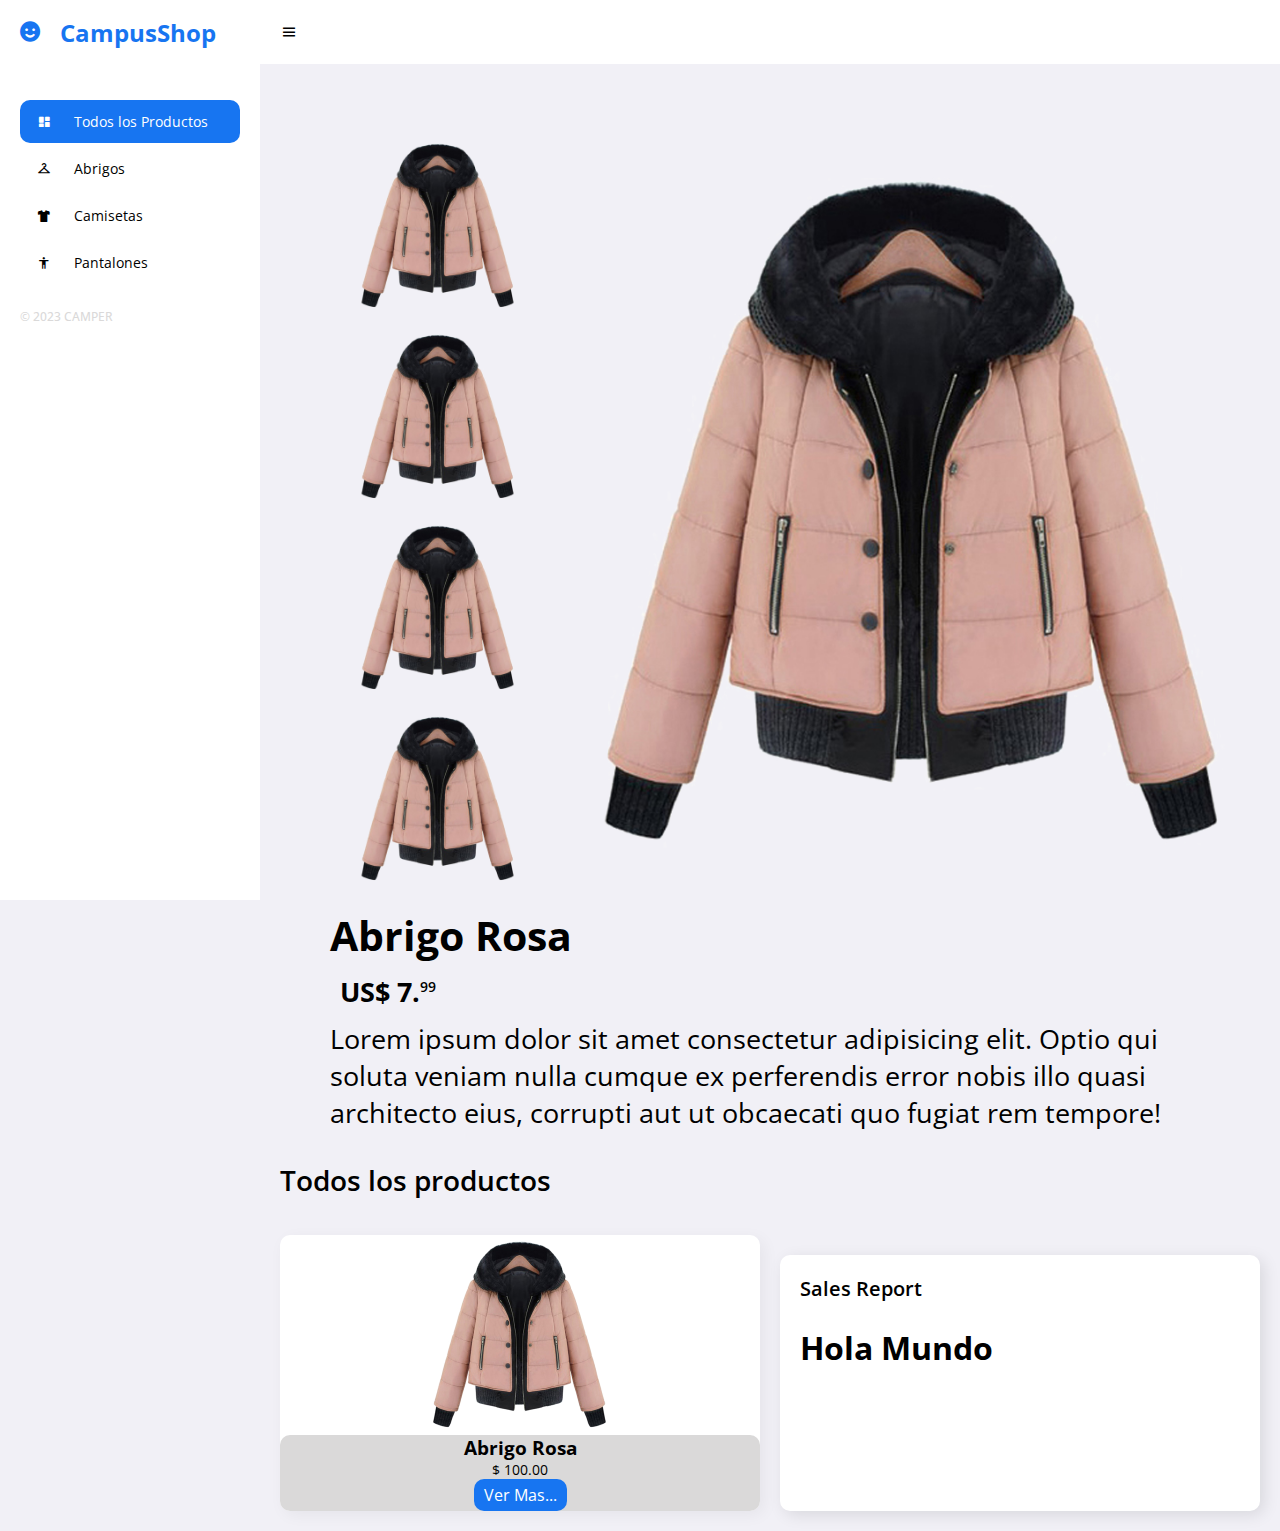
==== pages/abrigo1.html @ 622496d6 "feat: :tada: Begin Filter HTML-CSS" ====
<!DOCTYPE html>
<html lang="en">
<head>
	<meta charset="UTF-8">
	<meta name="viewport" content="width=device-width, initial-scale=1.0">
	<link href='https://unpkg.com/boxicons@2.0.9/css/boxicons.min.css' rel='stylesheet'>
	<link rel="stylesheet" href="../css/style.css">
    <link rel="stylesheet" href="../css/styProd1.css">
	<script src="../js/app.js" async></script>
	<script src="../js/main.js" defer type="module"></script>
	<title>AdminSite</title>
</head>
<body>
	<!-- SIDEBAR -->
	<section id="sidebar">
		<a href="#" class="brand"><i class='bx bxs-smile icon'></i> CampusShop</a>
		<ul class="side-menu">
			<li><a href="#" class="active"><i class='bx bxs-dashboard icon' ></i> Todos los Productos</a></li>
			<li><a href="#"><i class='bx bx-closet icon' ></i> Abrigos</a></li>
			<li><a href="#"><i class='bx bxs-t-shirt icon' ></i> Camisetas</a></li>
			<li><a href="#"><i class='bx bx-body icon' ></i> Pantalones</a></li>
			<li class="divider" data-text="© 2023 Camper">Table and forms</li>
		</ul>
	</section>
	<!-- SIDEBAR -->

	<!-- NAVBAR -->
	<section id="content">
		<!-- NAVBAR -->
		<nav>
			<i class='bx bx-menu toggle-sidebar' ></i>

		</nav>
		<!-- NAVBAR -->
        <main>
            <section class="preview">
                <div class="container">
                    <div class="vistas">
                        <img src="../images/abrigo1.png" alt="" class="vista1">
                        <img src="../images/abrigo1.png" alt="" class="vista2">
                        <img src="../images/abrigo1.png" alt="" class="vista3">
                        <img src="../images/abrigo1.png" alt="" class="vista4">
                        <div class="imgPpal imgPpal1"></div>
                    </div>
                    <div class="content">
                        <h2>Abrigo Rosa</h2>
                        <h4 style="text-align: left; margin: 10px;">US$ 7.<sup style="font-weight: 600;font-size: 0.9rem;">99</sup></h4>
                        <p>
Lorem ipsum dolor sit amet consectetur adipisicing elit. Optio qui soluta veniam nulla cumque ex perferendis error nobis illo quasi architecto eius, corrupti aut ut obcaecati quo fugiat rem tempore!                        </p>
                    </div>
                </div> 
            </section>

			<h1 class="title">Todos los productos</h1>
			<div class="info-data">
				<div class="card card1">
					<div class="ropa abrigo1"></div>
					<div class="head">
						<div>
							<h3>Abrigo Rosa</h3>
							<p>$ 100.00</p>
							<a href="pages/abrigo1.html" class="boton">Ver Mas...</a>
						</div>
					</div>
				</div>
			<div class="data">
				<div class="content-data">
					<div class="head">
						<h3>Sales Report</h3>
					</div>
					<!-- conteido -->
					<h1>Hola Mundo</h1>
				</div>
			
			</div>
		</main>
    <!-- MAIN -->
	</section>
	<!-- NAVBAR -->
</body>
</html>
---- css/style.css ----
@import url('https://fonts.googleapis.com/css2?family=Open+Sans:wght@400;500;600;700&display=swap');

* {
	font-family: 'Open Sans', sans-serif;
	margin: 0;
	padding: 0;
	box-sizing: border-box;
}

:root {
	--grey: #F1F0F6;
	--dark-grey: #dad9d9;
	--light: #fff;
	--dark: #000;
	--green: #81D43A;
	--light-green: #E3FFCB;
	--blue: #1775F1;
	--light-blue: #D0E4FF;
	--dark-blue: #0C5FCD;
	--red: #FC3B56;
}

html {
	overflow-x: hidden;
}

body {
	background: var(--grey);
	overflow-x: hidden;
}

a {
	text-decoration: none;
}

li {
	list-style: none;
}



/* SIDEBAR */
#sidebar {
	position: fixed;
	max-width: 260px;
	width: 100%;
	background: var(--light);
	top: 0;
	left: 0;
	height: 100%;
	overflow-y: auto;
	scrollbar-width: none;
	transition: all .3s ease;
	z-index: 200;
	overflow: scroll;
}
#sidebar.hide {
	max-width: 60px;
}
#sidebar.hide:hover {
	max-width: 260px;
}
#sidebar::-webkit-scrollbar {
	display: none;
}
#sidebar .brand {
	font-size: 24px;
	display: flex;
	align-items: center;
	height: 64px;
	font-weight: 700;
	color: var(--blue);
	position: sticky;
	top: 0;
	left: 0;
	z-index: 100;
	background: var(--light);
	transition: all .3s ease;
	padding: 0 6px;
}
#sidebar .icon {
	min-width: 48px;
	display: flex;
	justify-content: center;
	align-items: center;
	margin-right: 6px;
}
#sidebar .icon-right {
	margin-left: auto;
	transition: all .3s ease;
}
#sidebar .side-menu {
	margin: 36px 0;
	padding: 0 20px;
	transition: all .3s ease;
}
#sidebar.hide .side-menu {
	padding: 0 6px;
}
#sidebar.hide:hover .side-menu {
	padding: 0 20px;
}
#sidebar .side-menu a {
	display: flex;
	align-items: center;
	font-size: 14px;
	color: var(--dark);
	padding: 12px 16px 12px 0;
	transition: all .3s ease;
	border-radius: 10px;
	margin: 4px 0;
	white-space: nowrap;
}
#sidebar .side-menu > li > a:hover {
	background: var(--grey);
}
#sidebar .side-menu > li > a.active .icon-right {
	transform: rotateZ(90deg);
}
#sidebar .side-menu > li > a.active,
#sidebar .side-menu > li > a.active:hover {
	background: var(--blue);
	color: var(--light);
}
#sidebar .divider {
	margin-top: 24px;
	font-size: 12px;
	text-transform: uppercase;
	font-weight: 500;
	color: var(--dark-grey);
	transition: all .3s ease;
	white-space: nowrap;
}
#sidebar.hide:hover .divider {
	text-align: left;
}
#sidebar.hide .divider {
	text-align: center;
}
#sidebar .side-dropdown {
	padding-left: 54px;
	max-height: 0;
	overflow-y: hidden;
	transition: all .15s ease;
}
#sidebar .side-dropdown.show {
	max-height: 1000px;
}
#sidebar .side-dropdown a:hover {
	color: var(--blue);
}
/* SIDEBAR */


/* CONTENT */
#content {
	position: relative;
	width: calc(100% - 260px);
	left: 260px;
	transition: all .3s ease;
}
#sidebar.hide + #content {
	width: calc(100% - 60px);
	left: 60px;
}
/* NAVBAR */
nav {
	background: var(--light);
	height: 64px;
	padding: 0 20px;
	display: flex;
	align-items: center;
	grid-gap: 28px;
	position: sticky;
	top: 0;
	left: 0;
	z-index: 100;
}
nav .toggle-sidebar {
	font-size: 18px;
	cursor: pointer;
}

nav .divider {
	width: 1px;
	background: var(--grey);
	height: 12px;
	display: block;
}
nav .profile {
	position: relative;
}
nav .profile img {
	width: 36px;
	height: 36px;
	border-radius: 50%;
	object-fit: cover;
	cursor: pointer;
}
nav .profile .profile-link {
	position: absolute;
	top: calc(100% + 10px);
	right: 0;
	background: var(--light);
	padding: 10px 0;
	box-shadow: 4px 4px 16px rgba(0, 0, 0, .1);
	border-radius: 10px;
	width: 160px;
	opacity: 0;
	pointer-events: none;
	transition: all .3s ease;
}
nav .profile .profile-link.show {
	opacity: 1;
	pointer-events: visible;
	top: 100%;
}
nav .profile .profile-link a {
	padding: 10px 16px;
	display: flex;
	grid-gap: 10px;
	font-size: 14px;
	color: var(--dark);
	align-items: center;
	transition: all .3s ease;
}
nav .profile .profile-link a:hover {
	background: var(--grey);
}
/* NAVBAR */



/* MAIN */
main {
	width: 100%;
	padding: 24px 20px 20px 20px;
}
main .title {
	font-size: 28px;
	font-weight: 600;
	margin-bottom: 10px;
}
main .info-data {
	margin-top: 36px;
	display: grid;
	grid-template-columns: repeat(auto-fit, minmax(180px, 1fr));
	grid-gap: 20px;
}
main .info-data .card {
	padding: 0;
	border-radius: 10px;
	background: var(--light);
	box-shadow: 4px 4px 16px rgba(0, 0, 0, .05);
}
main .card .head {
	display: flex;
	justify-content: space-between;
	align-items: flex-start;
}
main .card .head h2 {
	font-size: 24px;
	font-weight: 600;
}
main .card .head p {
	font-size: 14px;
}

/* main .card .label {
	font-size: 14px;
	font-weight: 700;
} */
main .data {
	display: flex;
	grid-gap: 20px;
	margin-top: 20px;
	flex-wrap: wrap;
}
main .data .content-data {
	flex-grow: 1;
	flex-basis: 400px;
	padding: 20px;
	background: var(--light);
	border-radius: 10px;
	box-shadow: 4px 4px 16px rgba(0, 0, 0, .1);
}
main .content-data .head {
	display: flex;
	justify-content: space-between;
	align-items: center;
	margin-bottom: 24px;
}
main .content-data .head h3 {
	font-size: 20px;
	font-weight: 600;
}

/* MAIN */
/* CONTENT */
main .info-data .head div{
	background-color: var(--dark-grey);
	width: 100%;
	border-radius: 10px;
	text-align: center;
}
main .info-data .ropa{
	padding: 20px;
	min-width: 150px;
	min-height:200px;
}
main .info-data .abrigo1{
	background: url('../images/abrigo1.png') no-repeat center center;
	background-size: contain;
}
main .info-data .abrigo2{
	background: url('../images/abrigo2.png') no-repeat center center;
	background-size: contain;
}
main .info-data .abrigo3{
	background: url('../images/abrigo3.png') no-repeat center center;
	background-size: contain;
}
main .info-data .camisa1{
	background: url('../images/camisa1.png') no-repeat center center;
	background-size: contain;
}
.boton {
    display: inline-block;
    text-decoration: none;
    color: #fff;
    padding: 5px 10px 5px 10px;
    background-color: var(--blue);
    transition: 0.4s;  
	border-radius: 10px;  
}
.boton:hover{
    transform: scale(1.05);
}


@media screen and (max-width: 768px) {
	#content {
		position: relative;
		width: calc(100% - 60px);
		transition: all .3s ease;
	}
	nav .nav-link,
	nav .divider {
		display: none;
	}
}
---- css/styProd1.css ----
section.preview{
    margin: 20px;
}
div.container{
    align-items: center;
    padding-top: 0;
    gap: 50px;
    padding: 10px 30px;
}
div.content{
    width: fit-content;
    font-size: 1.7rem;
    padding: 0;
    margin-top: 0;
}
section.preview p{
    color: #000;
    font-weight: 100px;
}
div.imgPpal{
    background: url('../images/abrigo1.png') no-repeat center center;
    background-size: cover;
    width: 100%;
    padding: 0;
    margin: 20px;
    grid-column: 2;
    grid-row: 1/span 4;
}
div.vistas{
    margin: 20px;
    display: grid;
    grid-template-columns: 20% 80%;
    grid-template-rows: repeat(4,1fr);
    gap: 15px;
    width: 100%;
    height: 100%;
}
div.vistas img{
    width: 100%;
    height: 100%;
    cursor: pointer;
	transition: var(---a) .3s ease;
}
div.vistas > .vista1:hover ~ .imgPpal1{
    background: url('../images/abrigo1.png') no-repeat center center;
    background-size: cover;
    width: 100%;
    box-shadow: 10px 10px 10px gray;
    clip-path: circle(150% at top right);
    transition: clip-path 0.6s;
}
.vistas > .vista2:hover ~ .imgPpal1{
    background: url('/images/abrigo1.png') no-repeat center center;
    background-size: cover;
    width: 100%;
    box-shadow: 10px 10px 10px gray;
}
.vistas > .vista3:hover ~ .imgPpal1{
    background: url('../images/abrigo1.png') no-repeat center center;
    background-size: cover;
    width: 100%;
    box-shadow: 10px 10px 10px gray;
}
.vistas > .vista4:hover ~ .imgPpal1{
    background: url('../images/abrigo1.png') no-repeat center center;
    background-size: cover;
    width: 100%;
    box-shadow: 10px 10px 10px gray;
}
.imgPpal4{
    background: url('../images/Cat1/producto4/prod4.png') no-repeat center center;
    background-size: cover;
}
.vistas > .vista1:hover ~ .imgPpal4{
    background: url('../images/Cat1/producto4/vista1.jpg') no-repeat center center;
    background-size: cover;
}
.vistas > .vista2:hover ~ .imgPpal4{
    background: url('../images/Cat1/producto4/vista2.jpg') no-repeat center center;
    background-size: cover;
}
.vistas > .vista3:hover ~ .imgPpal4{
    background: url('../images/Cat1/producto4/vista3.jpg') no-repeat center center;
    background-size: cover;
}
.vistas > .vista4:hover ~ .imgPpal4{
    background: url('../images/Cat1/producto4/vista4.jpg') no-repeat center center;
    background-size: cover;
}
.detalles {
    display: flex;
    justify-content: center;
}
.detalles div{
    width: 80%;
    font-size: 1.3rem;
}
.detalles li{
    list-style: inside;
}
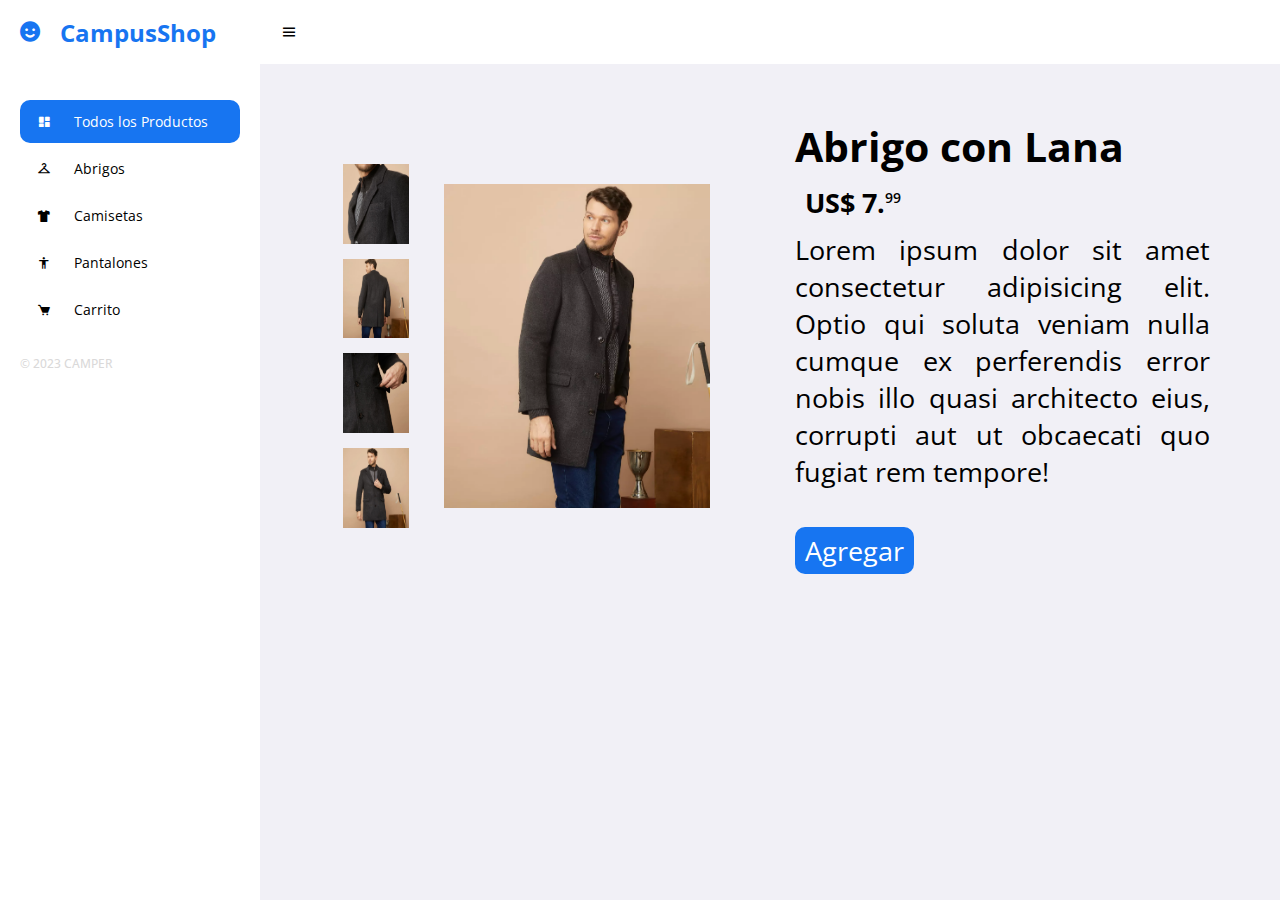
==== commit f17b444b: "feat: :construction: Add transitions" ====
--- a/pages/abrigo1.html
+++ b/pages/abrigo1.html
@@ -11,71 +11,45 @@
 	<title>AdminSite</title>
 </head>
 <body>
-	<!-- SIDEBAR -->
 	<section id="sidebar">
-		<a href="#" class="brand"><i class='bx bxs-smile icon'></i> CampusShop</a>
+		<a href="../index.html" class="brand"><i class='bx bxs-smile icon'></i> CampusShop</a>
 		<ul class="side-menu">
 			<li><a href="#" class="active"><i class='bx bxs-dashboard icon' ></i> Todos los Productos</a></li>
 			<li><a href="#"><i class='bx bx-closet icon' ></i> Abrigos</a></li>
 			<li><a href="#"><i class='bx bxs-t-shirt icon' ></i> Camisetas</a></li>
 			<li><a href="#"><i class='bx bx-body icon' ></i> Pantalones</a></li>
+			<li><a href="#" class=""><i class='bx bxs-cart icon' ></i> Carrito</a></li>
 			<li class="divider" data-text="© 2023 Camper">Table and forms</li>
 		</ul>
 	</section>
-	<!-- SIDEBAR -->
 
-	<!-- NAVBAR -->
 	<section id="content">
-		<!-- NAVBAR -->
 		<nav>
 			<i class='bx bx-menu toggle-sidebar' ></i>
+		</nav>
 
-		</nav>
-		<!-- NAVBAR -->
         <main>
             <section class="preview">
                 <div class="container">
                     <div class="vistas">
-                        <img src="../images/abrigo1.png" alt="" class="vista1">
-                        <img src="../images/abrigo1.png" alt="" class="vista2">
-                        <img src="../images/abrigo1.png" alt="" class="vista3">
-                        <img src="../images/abrigo1.png" alt="" class="vista4">
+                        <img src="../images/prod1/vista1.avif" alt="" class="vista1">
+                        <img src="../images/prod1/vista2.avif" alt="" class="vista2">
+                        <img src="../images/prod1/vista3.avif" alt="" class="vista3">
+                        <img src="../images/prod1/vista4.avif" alt="" class="vista4">
                         <div class="imgPpal imgPpal1"></div>
                     </div>
                     <div class="content">
-                        <h2>Abrigo Rosa</h2>
+                        <h2>Abrigo con Lana</h2>
                         <h4 style="text-align: left; margin: 10px;">US$ 7.<sup style="font-weight: 600;font-size: 0.9rem;">99</sup></h4>
                         <p>
-Lorem ipsum dolor sit amet consectetur adipisicing elit. Optio qui soluta veniam nulla cumque ex perferendis error nobis illo quasi architecto eius, corrupti aut ut obcaecati quo fugiat rem tempore!                        </p>
+                            Lorem ipsum dolor sit amet consectetur adipisicing elit. Optio qui soluta veniam nulla cumque ex perferendis 
+                            error nobis illo quasi architecto eius, corrupti aut ut obcaecati quo fugiat rem tempore!                        
+                        </p><br>                
+                        <a href="#" class="boton">Agregar</a>
                     </div>
                 </div> 
-            </section>
-
-			<h1 class="title">Todos los productos</h1>
-			<div class="info-data">
-				<div class="card card1">
-					<div class="ropa abrigo1"></div>
-					<div class="head">
-						<div>
-							<h3>Abrigo Rosa</h3>
-							<p>$ 100.00</p>
-							<a href="pages/abrigo1.html" class="boton">Ver Mas...</a>
-						</div>
-					</div>
-				</div>
-			<div class="data">
-				<div class="content-data">
-					<div class="head">
-						<h3>Sales Report</h3>
-					</div>
-					<!-- conteido -->
-					<h1>Hola Mundo</h1>
-				</div>
-			
-			</div>
+            </section>			
 		</main>
-    <!-- MAIN -->
 	</section>
-	<!-- NAVBAR -->
 </body>
 </html>--- a/css/style.css
+++ b/css/style.css
@@ -185,7 +185,7 @@
 	width: 1px;
 	background: var(--grey);
 	height: 12px;
-	display: block;
+	display: block;;
 }
 nav .profile {
 	position: relative;
@@ -309,15 +309,19 @@
 	min-height:200px;
 }
 main .info-data .abrigo1{
-	background: url('../images/abrigo1.png') no-repeat center center;
+	background: url('../images/prod1/abrigo1.webp') no-repeat center center;
 	background-size: contain;
 }
 main .info-data .abrigo2{
-	background: url('../images/abrigo2.png') no-repeat center center;
+	background: url('../images/prod2/abrigo2.webp') no-repeat center center;
 	background-size: contain;
 }
 main .info-data .abrigo3{
-	background: url('../images/abrigo3.png') no-repeat center center;
+	background: url('../images/prod3/abrigo3.webp') no-repeat center center;
+	background-size: contain;
+}
+main .info-data .abrigo4{
+	background: url('../images/prod4/abrigo4.webp') no-repeat center center;
 	background-size: contain;
 }
 main .info-data .camisa1{
@@ -336,7 +340,17 @@
 .boton:hover{
     transform: scale(1.05);
 }
-
+.botonNav {
+    display: block;
+    text-decoration: none;
+    color: #fff;
+    transition: 0.4s;  
+	border-radius: 10px;  
+}
+.botonNav:hover{
+    transform: scale(1.05);
+	opacity: 0.80;
+}
 
 @media screen and (max-width: 768px) {
 	#content {
--- a/css/styProd1.css
+++ b/css/styProd1.css
@@ -2,6 +2,10 @@
     margin: 20px;
 }
 div.container{
+    display: grid;
+	grid-template-columns: repeat(auto-fit, minmax(400px, 1fr));
+    justify-content: center;
+    flex-direction: column;
     align-items: center;
     padding-top: 0;
     gap: 50px;
@@ -15,11 +19,10 @@
 }
 section.preview p{
     color: #000;
+    text-align: justify;
     font-weight: 100px;
 }
 div.imgPpal{
-    background: url('../images/abrigo1.png') no-repeat center center;
-    background-size: cover;
     width: 100%;
     padding: 0;
     margin: 20px;
@@ -31,9 +34,10 @@
     display: grid;
     grid-template-columns: 20% 80%;
     grid-template-rows: repeat(4,1fr);
+    justify-content: center;
     gap: 15px;
-    width: 100%;
-    height: 100%;
+    width: 80%;
+    height: 80%;
 }
 div.vistas img{
     width: 100%;
@@ -41,8 +45,12 @@
     cursor: pointer;
 	transition: var(---a) .3s ease;
 }
+.imgPpal1{    
+    background: url('../images/prod1/abrigo1.webp') no-repeat center center;
+    background-size: cover;
+}
 div.vistas > .vista1:hover ~ .imgPpal1{
-    background: url('../images/abrigo1.png') no-repeat center center;
+    background: url('../images/prod1/vista1.avif') no-repeat center center;
     background-size: cover;
     width: 100%;
     box-shadow: 10px 10px 10px gray;
@@ -50,51 +58,116 @@
     transition: clip-path 0.6s;
 }
 .vistas > .vista2:hover ~ .imgPpal1{
-    background: url('/images/abrigo1.png') no-repeat center center;
+    background: url('../images/prod1/vista2.avif') no-repeat center center;
     background-size: cover;
     width: 100%;
     box-shadow: 10px 10px 10px gray;
 }
 .vistas > .vista3:hover ~ .imgPpal1{
-    background: url('../images/abrigo1.png') no-repeat center center;
+    background: url('../images/prod1/vista3.avif') no-repeat center center;
     background-size: cover;
     width: 100%;
     box-shadow: 10px 10px 10px gray;
 }
 .vistas > .vista4:hover ~ .imgPpal1{
-    background: url('../images/abrigo1.png') no-repeat center center;
+    background: url('../images/prod1/vista4.avif') no-repeat center center;
     background-size: cover;
     width: 100%;
     box-shadow: 10px 10px 10px gray;
 }
-.imgPpal4{
-    background: url('../images/Cat1/producto4/prod4.png') no-repeat center center;
+
+.imgPpal2{    
+    background: url('../images/prod2/abrigo2.webp') no-repeat center center;
     background-size: cover;
 }
-.vistas > .vista1:hover ~ .imgPpal4{
-    background: url('../images/Cat1/producto4/vista1.jpg') no-repeat center center;
+
+div.vistas > .vista1:hover ~ .imgPpal2{
+    background: url('../images/prod2/vista1.webp') no-repeat center center;
+    background-size: cover;
+    width: 100%;
+    box-shadow: 10px 10px 10px gray;
+    clip-path: circle(150% at top right);
+    transition: clip-path 0.6s;
+}
+.vistas > .vista2:hover ~ .imgPpal2{
+    background: url('../images/prod2/vista2.webp') no-repeat center center;
+    background-size: cover;
+    width: 100%;
+    box-shadow: 10px 10px 10px gray;
+}
+.vistas > .vista3:hover ~ .imgPpal2{
+    background: url('../images/prod2/vista3.webp') no-repeat center center;
+    background-size: cover;
+    width: 100%;
+    box-shadow: 10px 10px 10px gray;
+}
+.vistas > .vista4:hover ~ .imgPpal2{
+    background: url('../images/prod2/vista4.webp') no-repeat center center;
+    background-size: cover;
+    width: 100%;
+    box-shadow: 10px 10px 10px gray;
+}
+
+.imgPpal3{    
+    background: url('../images/prod3/abrigo3.webp') no-repeat center center;
     background-size: cover;
 }
-.vistas > .vista2:hover ~ .imgPpal4{
-    background: url('../images/Cat1/producto4/vista2.jpg') no-repeat center center;
+
+div.vistas > .vista1:hover ~ .imgPpal3{
+    background: url('../images/prod3/vista1.avif') no-repeat center center;
+    background-size: cover;
+    width: 100%;
+    box-shadow: 10px 10px 10px gray;
+    clip-path: circle(150% at top right);
+    transition: clip-path 0.6s;
+}
+.vistas > .vista2:hover ~ .imgPpal3{
+    background: url('../images/prod3/vista2.jpg') no-repeat center center;
+    background-size: cover;
+    width: 100%;
+    box-shadow: 10px 10px 10px gray;
+}
+.vistas > .vista3:hover ~ .imgPpal3{
+    background: url('../images/prod3/vista3.webp') no-repeat center center;
+    background-size: cover;
+    width: 100%;
+    box-shadow: 10px 10px 10px gray;
+}
+.vistas > .vista4:hover ~ .imgPpal3{
+    background: url('../images/prod3/vista4.jpg') no-repeat center center;
+    background-size: cover;
+    width: 100%;
+    box-shadow: 10px 10px 10px gray;
+}
+
+.imgPpal4{    
+    background: url('../images/prod4/abrigo4.webp') no-repeat center center;
     background-size: cover;
 }
+
+div.vistas > .vista1:hover ~ .imgPpal4{
+    background: url('../images/prod4/vista1.jpg') no-repeat center center;
+    background-size: cover;
+    width: 100%;
+    box-shadow: 10px 10px 10px gray;
+    clip-path: circle(150% at top right);
+    transition: clip-path 0.6s;
+}
+.vistas > .vista2:hover ~ .imgPpal4{
+    background: url('../images/prod4/vista2.webp') no-repeat center center;
+    background-size: cover;
+    width: 100%;
+    box-shadow: 10px 10px 10px gray;
+}
 .vistas > .vista3:hover ~ .imgPpal4{
-    background: url('../images/Cat1/producto4/vista3.jpg') no-repeat center center;
+    background: url('../images/prod4/vista3.webp') no-repeat center center;
     background-size: cover;
+    width: 100%;
+    box-shadow: 10px 10px 10px gray;
 }
 .vistas > .vista4:hover ~ .imgPpal4{
-    background: url('../images/Cat1/producto4/vista4.jpg') no-repeat center center;
+    background: url('../images/prod4/vista4.webp') no-repeat center center;
     background-size: cover;
-}
-.detalles {
-    display: flex;
-    justify-content: center;
-}
-.detalles div{
-    width: 80%;
-    font-size: 1.3rem;
-}
-.detalles li{
-    list-style: inside;
+    width: 100%;
+    box-shadow: 10px 10px 10px gray;
 }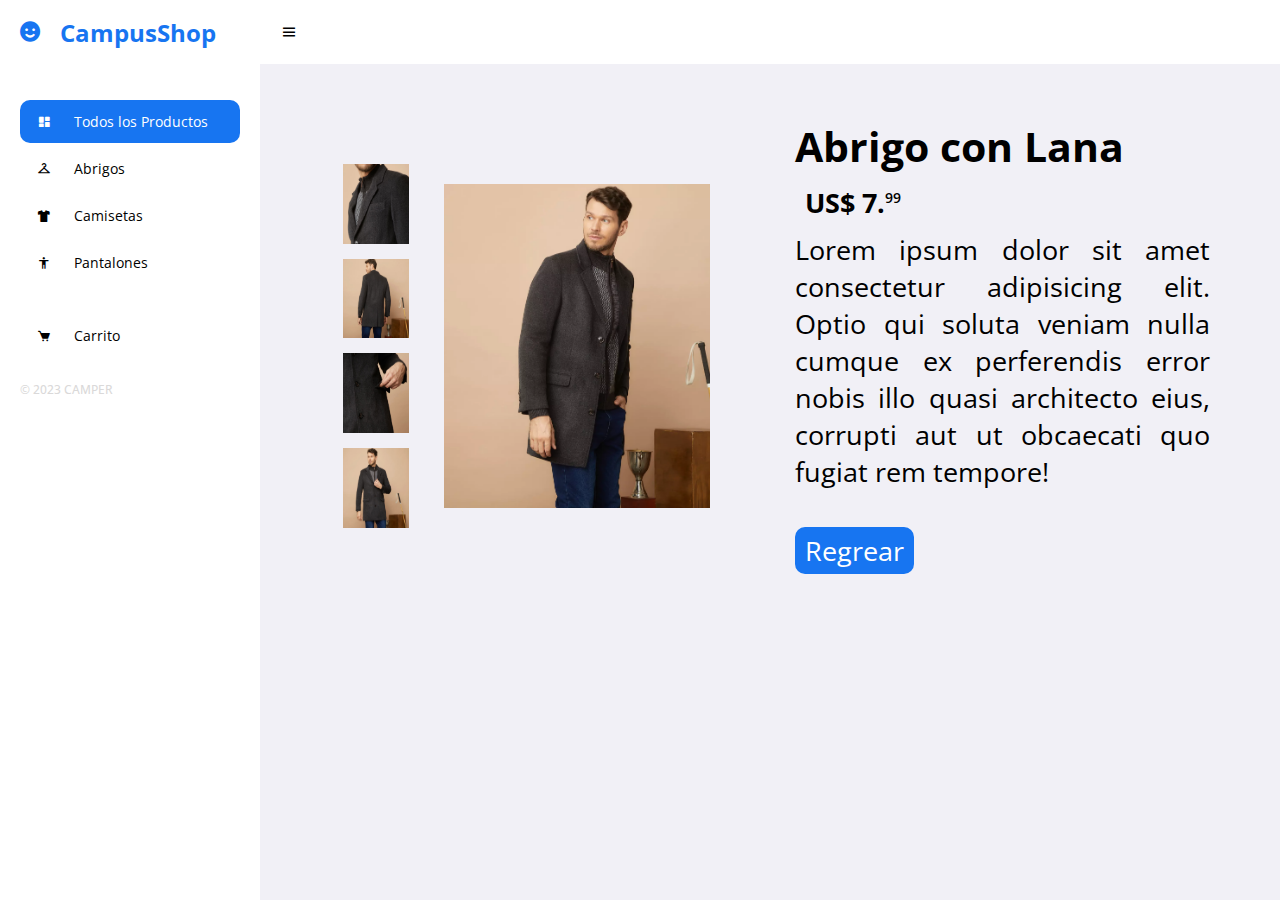
==== commit c2032f68: "feat: :white_check_mark: Add section "Camisetas"" ====
--- a/pages/abrigo1.html
+++ b/pages/abrigo1.html
@@ -17,8 +17,8 @@
 			<li><a href="#" class="active"><i class='bx bxs-dashboard icon' ></i> Todos los Productos</a></li>
 			<li><a href="#"><i class='bx bx-closet icon' ></i> Abrigos</a></li>
 			<li><a href="#"><i class='bx bxs-t-shirt icon' ></i> Camisetas</a></li>
-			<li><a href="#"><i class='bx bx-body icon' ></i> Pantalones</a></li>
-			<li><a href="#" class=""><i class='bx bxs-cart icon' ></i> Carrito</a></li>
+			<li><a href="#"><i class='bx bx-body icon' ></i> Pantalones</a></li><br>
+			<li><a href="../pages/carrito.html" class=""><i class='bx bxs-cart icon' ></i> Carrito</a></li>
 			<li class="divider" data-text="© 2023 Camper">Table and forms</li>
 		</ul>
 	</section>
@@ -45,7 +45,7 @@
                             Lorem ipsum dolor sit amet consectetur adipisicing elit. Optio qui soluta veniam nulla cumque ex perferendis 
                             error nobis illo quasi architecto eius, corrupti aut ut obcaecati quo fugiat rem tempore!                        
                         </p><br>                
-                        <a href="#" class="boton">Agregar</a>
+                        <a href="../index.html" class="boton">Regrear</a>
                     </div>
                 </div> 
             </section>			
--- a/css/style.css
+++ b/css/style.css
@@ -102,6 +102,7 @@
 }
 #sidebar .side-menu a {
 	display: flex;
+	justify-content: space-between;
 	align-items: center;
 	font-size: 14px;
 	color: var(--dark);
@@ -294,7 +295,9 @@
 	font-size: 20px;
 	font-weight: 600;
 }
-
+label{
+	cursor: pointer;
+}
 /* MAIN */
 /* CONTENT */
 main .info-data .head div{
@@ -325,9 +328,21 @@
 	background-size: contain;
 }
 main .info-data .camisa1{
-	background: url('../images/camisa1.png') no-repeat center center;
-	background-size: contain;
-}
+	background: url('../images/prod5/camisa1.webp') no-repeat center center;
+	background-size: contain;
+}
+main .info-data .camisa2{
+	background: url('../images/prod6/camisa2.webp') no-repeat center center;
+	background-size: contain;
+}
+main .info-data .camisa3{
+	background: url('../images/prod7/camisa3.webp') no-repeat center center;
+	background-size: contain;
+}
+main .info-data .camisa4{
+	background: url('../images/prod8/camisa4.webp') no-repeat center center;
+	background-size: contain;
+	}
 .boton {
     display: inline-block;
     text-decoration: none;
@@ -351,6 +366,24 @@
     transform: scale(1.05);
 	opacity: 0.80;
 }
+#todo{
+	display: none;
+}
+.mega:has(#abrigo:checked) .card2, .card3{
+	display: none;
+}
+.mega:has(#camisa:checked) .card1, .card3{
+	display: none;
+}
+
+.mega:has(#todo:checked) .card1, .card2, .card3{
+	display: block;
+}
+label{
+	padding: 0px 30px 0px 0px;
+}
+
+
 
 @media screen and (max-width: 768px) {
 	#content {
--- a/css/styProd1.css
+++ b/css/styProd1.css
@@ -1,3 +1,6 @@
+#sidebar .side-menu a {
+    justify-content:start;
+}
 section.preview{
     margin: 20px;
 }
@@ -28,6 +31,7 @@
     margin: 20px;
     grid-column: 2;
     grid-row: 1/span 4;
+    transition: all 0.6s ease-in-out 0.2s;
 }
 div.vistas{
     margin: 20px;
@@ -38,12 +42,12 @@
     gap: 15px;
     width: 80%;
     height: 80%;
+    transition: all 0.6s ease-in-out 0.2s;
 }
 div.vistas img{
     width: 100%;
     height: 100%;
     cursor: pointer;
-	transition: var(---a) .3s ease;
 }
 .imgPpal1{    
     background: url('../images/prod1/abrigo1.webp') no-repeat center center;
@@ -170,4 +174,128 @@
     background-size: cover;
     width: 100%;
     box-shadow: 10px 10px 10px gray;
+}
+.imgPpal5{    
+    background: url('../images/prod5/camisa1.webp') no-repeat center center;
+    background-size: cover;
+}
+
+div.vistas > .vista1:hover ~ .imgPpal5{
+    background: url('../images/prod5/vista1.webp') no-repeat center center;
+    background-size: cover;
+    width: 100%;
+    box-shadow: 10px 10px 10px gray;
+    clip-path: circle(150% at top right);
+    transition: clip-path 0.6s;
+}
+.vistas > .vista2:hover ~ .imgPpal5{
+    background: url('../images/prod5/vista2.jpg') no-repeat center center;
+    background-size: cover;
+    width: 100%;
+    box-shadow: 10px 10px 10px gray;
+}
+.vistas > .vista3:hover ~ .imgPpal5{
+    background: url('../images/prod5/vista3.webp') no-repeat center center;
+    background-size: cover;
+    width: 100%;
+    box-shadow: 10px 10px 10px gray;
+}
+.vistas > .vista4:hover ~ .imgPpal5{
+    background: url('../images/prod5/vista4.webp') no-repeat center center;
+    background-size: cover;
+    width: 100%;
+    box-shadow: 10px 10px 10px gray;
+}
+.imgPpal6{    
+    background: url('../images/prod6/camisa2.webp') no-repeat center center;
+    background-size: cover;
+}
+
+div.vistas > .vista1:hover ~ .imgPpal6{
+    background: url('../images/prod6/vista1.webp') no-repeat center center;
+    background-size: cover;
+    width: 100%;
+    box-shadow: 10px 10px 10px gray;
+    clip-path: circle(150% at top right);
+    transition: clip-path 0.6s;
+}
+.vistas > .vista2:hover ~ .imgPpal6{
+    background: url('../images/prod6/vista2.jpg') no-repeat center center;
+    background-size: cover;
+    width: 100%;
+    box-shadow: 10px 10px 10px gray;
+}
+.vistas > .vista3:hover ~ .imgPpal6{
+    background: url('../images/prod6/vista3.avif') no-repeat center center;
+    background-size: cover;
+    width: 100%;
+    box-shadow: 10px 10px 10px gray;
+}
+.vistas > .vista4:hover ~ .imgPpal6{
+    background: url('../images/prod6/vista4.webp') no-repeat center center;
+    background-size: cover;
+    width: 100%;
+    box-shadow: 10px 10px 10px gray;
+}
+.imgPpal7{    
+    background: url('../images/prod7/camisa3.webp') no-repeat center center;
+    background-size: cover;
+}
+
+div.vistas > .vista1:hover ~ .imgPpal7{
+    background: url('../images/prod7/vista1.jpg') no-repeat center center;
+    background-size: cover;
+    width: 100%;
+    box-shadow: 10px 10px 10px gray;
+    clip-path: circle(150% at top right);
+    transition: clip-path 0.6s;
+}
+.vistas > .vista2:hover ~ .imgPpal7{
+    background: url('../images/prod7/vista2.jpg') no-repeat center center;
+    background-size: cover;
+    width: 100%;
+    box-shadow: 10px 10px 10px gray;
+}
+.vistas > .vista3:hover ~ .imgPpal7{
+    background: url('../images/prod7/vista3.webp') no-repeat center center;
+    background-size: cover;
+    width: 100%;
+    box-shadow: 10px 10px 10px gray;
+}
+.vistas > .vista4:hover ~ .imgPpal7{
+    background: url('../images/prod7/vista4.jpg') no-repeat center center;
+    background-size: cover;
+    width: 100%;
+    box-shadow: 10px 10px 10px gray;
+}
+.imgPpal8{    
+    background: url('../images/prod8/camisa4.webp') no-repeat center center;
+    background-size: cover;
+}
+
+div.vistas > .vista1:hover ~ .imgPpal8{
+    background: url('../images/prod8/vista1.webp') no-repeat center center;
+    background-size: cover;
+    width: 100%;
+    box-shadow: 10px 10px 10px gray;
+    clip-path: circle(150% at top right);
+    transition: clip-path 0.6s;
+}
+.vistas > .vista2:hover ~ .imgPpal8{
+    background: url('../images/prod8/vista2.avif') no-repeat center center;
+    background-size: cover;
+    width: 100%;
+    box-shadow: 10px 10px 10px gray;
+}
+.vistas > .vista3:hover ~ .imgPpal8{
+    background: url('../images/prod8/vista3.jpg') no-repeat center center;
+    background-size: cover;
+    width: 100%;
+    box-shadow: 10px 10px 10px gray;
+}
+.vistas > .vista4:hover ~ .imgPpal8{
+    background: url('../images/prod8/vista4.webp') no-repeat center center;
+    background-size: cover;
+    width: 100%;
+    box-shadow: 10px 10px 10px gray;
 }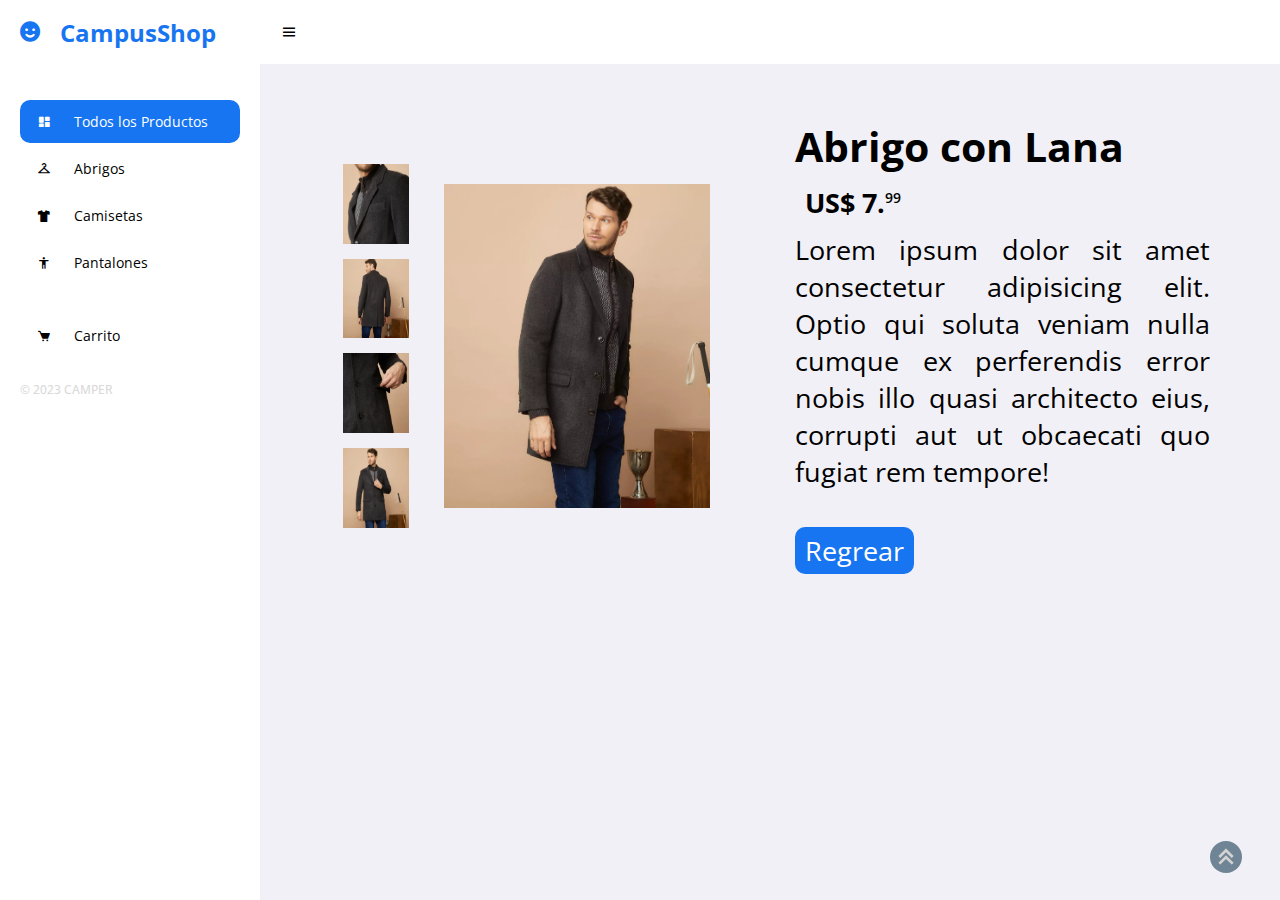
==== commit 1432f829: "feat: :white_check_mark: Add button go to top" ====
--- a/pages/abrigo1.html
+++ b/pages/abrigo1.html
@@ -22,9 +22,11 @@
 			<li class="divider" data-text="© 2023 Camper">Table and forms</li>
 		</ul>
 	</section>
-
+	<div class="up">
+		<a href="#nav"><i class="bx bx-chevrons-up"></i></a>
+	</div>
 	<section id="content">
-		<nav>
+		<nav id="nav">
 			<i class='bx bx-menu toggle-sidebar' ></i>
 		</nav>
 
--- a/css/style.css
+++ b/css/style.css
@@ -267,10 +267,6 @@
 	font-size: 14px;
 }
 
-/* main .card .label {
-	font-size: 14px;
-	font-weight: 700;
-} */
 main .data {
 	display: flex;
 	grid-gap: 20px;
@@ -342,7 +338,23 @@
 main .info-data .camisa4{
 	background: url('../images/prod8/camisa4.webp') no-repeat center center;
 	background-size: contain;
-	}
+}
+main .info-data .pantalon1{
+	background: url('../images/prod9/pantalon1.webp') no-repeat center center;
+	background-size: contain;
+}
+main .info-data .pantalon2{
+	background: url('../images/prod10/pantalon2.webp') no-repeat center center;
+	background-size: contain;
+}
+main .info-data .pantalon3{
+	background: url('../images/prod11/pantalon3.webp') no-repeat center center;
+	background-size: contain;
+}
+main .info-data .pantalon4{
+	background: url('../images/prod12/pantalon4.webp') no-repeat center center;
+	background-size: contain;
+}
 .boton {
     display: inline-block;
     text-decoration: none;
@@ -372,7 +384,19 @@
 .mega:has(#abrigo:checked) .card2, .card3{
 	display: none;
 }
+.mega:has(#abrigo:checked) .card3{
+	display: none;
+}
 .mega:has(#camisa:checked) .card1, .card3{
+	display: none;
+}
+.mega:has(#camisa:checked) .card3{
+	display: none;
+}
+.mega:has(#pantalon:checked) .card1, .card2{
+	display: none;
+}
+.mega:has(#pantalon:checked) .card2{
 	display: none;
 }
 
@@ -383,7 +407,19 @@
 	padding: 0px 30px 0px 0px;
 }
 
-
+.up i {
+    color: #d3d3d3;
+    padding: 10px;
+    position: fixed;
+    bottom: 3%;
+    right: 3%;
+    background-color: #193d549a;
+    padding: 0;
+    width: fit-content;
+    border-radius: 50%;
+    font-size: 2rem;
+    z-index: 100;
+}
 
 @media screen and (max-width: 768px) {
 	#content {
--- a/css/styProd1.css
+++ b/css/styProd1.css
@@ -298,4 +298,193 @@
     background-size: cover;
     width: 100%;
     box-shadow: 10px 10px 10px gray;
+}
+.imgPpal9{    
+    background: url('../images/prod9/pantalon1.webp') no-repeat center center;
+    background-size: cover;
+}
+
+div.vistas > .vista1:hover ~ .imgPpal9{
+    background: url('../images/prod9/vista1.jpg') no-repeat center center;
+    background-size: cover;
+    width: 100%;
+    box-shadow: 10px 10px 10px gray;
+    clip-path: circle(150% at top right);
+    transition: clip-path 0.6s;
+}
+.vistas > .vista2:hover ~ .imgPpal9{
+    background: url('../images/prod9/vista2.jpg') no-repeat center center;
+    background-size: cover;
+    width: 100%;
+    box-shadow: 10px 10px 10px gray;
+}
+.vistas > .vista3:hover ~ .imgPpal9{
+    background: url('../images/prod9/vista3.jpg') no-repeat center center;
+    background-size: cover;
+    width: 100%;
+    box-shadow: 10px 10px 10px gray;
+}
+.vistas > .vista4:hover ~ .imgPpal9{
+    background: url('../images/prod9/vista4.webp') no-repeat center center;
+    background-size: cover;
+    width: 100%;
+    box-shadow: 10px 10px 10px gray;
+}
+.imgPpal10{    
+    background: url('../images/prod10/pantalon2.webp') no-repeat center center;
+    background-size: cover;
+}
+
+div.vistas > .vista1:hover ~ .imgPpal10{
+    background: url('../images/prod10/vista1.avif') no-repeat center center;
+    background-size: cover;
+    width: 100%;
+    box-shadow: 10px 10px 10px gray;
+    clip-path: circle(150% at top right);
+    transition: clip-path 0.6s;
+}
+.vistas > .vista2:hover ~ .imgPpal10{
+    background: url('../images/prod10/vista2.webp') no-repeat center center;
+    background-size: cover;
+    width: 100%;
+    box-shadow: 10px 10px 10px gray;
+}
+.vistas > .vista3:hover ~ .imgPpal10{
+    background: url('../images/prod10/vista3.avif') no-repeat center center;
+    background-size: cover;
+    width: 100%;
+    box-shadow: 10px 10px 10px gray;
+}
+.vistas > .vista4:hover ~ .imgPpal10{
+    background: url('../images/prod10/vista4.avif') no-repeat center center;
+    background-size: cover;
+    width: 100%;
+    box-shadow: 10px 10px 10px gray;
+}
+.imgPpal11{    
+    background: url('../images/prod11/pantalon3.webp') no-repeat center center;
+    background-size: cover;
+}
+
+div.vistas > .vista1:hover ~ .imgPpal11{
+    background: url('../images/prod11/vista1.jpg') no-repeat center center;
+    background-size: cover;
+    width: 100%;
+    box-shadow: 10px 10px 10px gray;
+    clip-path: circle(150% at top right);
+    transition: clip-path 0.6s;
+}
+.vistas > .vista2:hover ~ .imgPpal11{
+    background: url('../images/prod11/vista2.jpg') no-repeat center center;
+    background-size: cover;
+    width: 100%;
+    box-shadow: 10px 10px 10px gray;
+}
+.vistas > .vista3:hover ~ .imgPpal11{
+    background: url('../images/prod11/vista3.webp') no-repeat center center;
+    background-size: cover;
+    width: 100%;
+    box-shadow: 10px 10px 10px gray;
+}
+.vistas > .vista4:hover ~ .imgPpal11{
+    background: url('../images/prod11/vista4.webp') no-repeat center center;
+    background-size: cover;
+    width: 100%;
+    box-shadow: 10px 10px 10px gray;
+}
+.imgPpal12{    
+    background: url('../images/prod12/pantalon4.webp') no-repeat center center;
+    background-size: cover;
+}
+
+div.vistas > .vista1:hover ~ .imgPpal12{
+    background: url('../images/prod12/vista1.webp') no-repeat center center;
+    background-size: cover;
+    width: 100%;
+    box-shadow: 10px 10px 10px gray;
+    clip-path: circle(150% at top right);
+    transition: clip-path 0.6s;
+}
+.vistas > .vista2:hover ~ .imgPpal12{
+    background: url('../images/prod12/vista2.jpg') no-repeat center center;
+    background-size: cover;
+    width: 100%;
+    box-shadow: 10px 10px 10px gray;
+}
+.vistas > .vista3:hover ~ .imgPpal12{
+    background: url('../images/prod12/vista3.webp') no-repeat center center;
+    background-size: cover;
+    width: 100%;
+    box-shadow: 10px 10px 10px gray;
+}
+.vistas > .vista4:hover ~ .imgPpal12{
+    background: url('../images/prod12/vista4.webp') no-repeat center center;
+    background-size: cover;
+    width: 100%;
+    box-shadow: 10px 10px 10px gray;
+}
+
+
+@media (max-width: 768px) {
+    main{
+        padding: 0;
+    }
+    div.container{
+        display: grid;
+        grid-template-columns: repeat(auto-fit, minmax(180px, 500px));
+        justify-content: center;
+        flex-direction: column;
+        align-items: center;
+        padding: 0;
+        gap: 0px;    
+    }
+    div.preview{
+        margin: 0;
+        padding: 0;
+    }
+    div.preview p{
+        font-size: 0.7rem;
+    }
+    .content{
+        width: calc(100% - 60px);
+        padding: 5px;
+        margin-top: 0;
+        justify-content: center;
+    }
+    .vistas{
+        margin: 10px;
+        display: grid;
+        grid-template-columns: 20% 80%;
+        grid-template-rows: repeat(4,1fr);
+        justify-content: center;
+        gap: 8;
+        width: 100%;
+    }
+    .imgPpal {
+        width: 100%;
+        margin-left: 0;
+        height: auto;
+        grid-row: 1/span4;
+        grid-column: 2;
+    }
+    .vistas img{
+        width: 100%;
+        height: auto;
+    }
+    .vista1{
+        grid-row: 1;
+        grid-column: 1;
+    }
+    .vista2{
+        grid-row: 2;
+        grid-column: 1;
+    }
+    .vista3{
+        grid-row: 3;
+        grid-column: 1;
+    }
+    .vista4{
+        grid-row: 4;
+        grid-column: 1;
+    }
 }